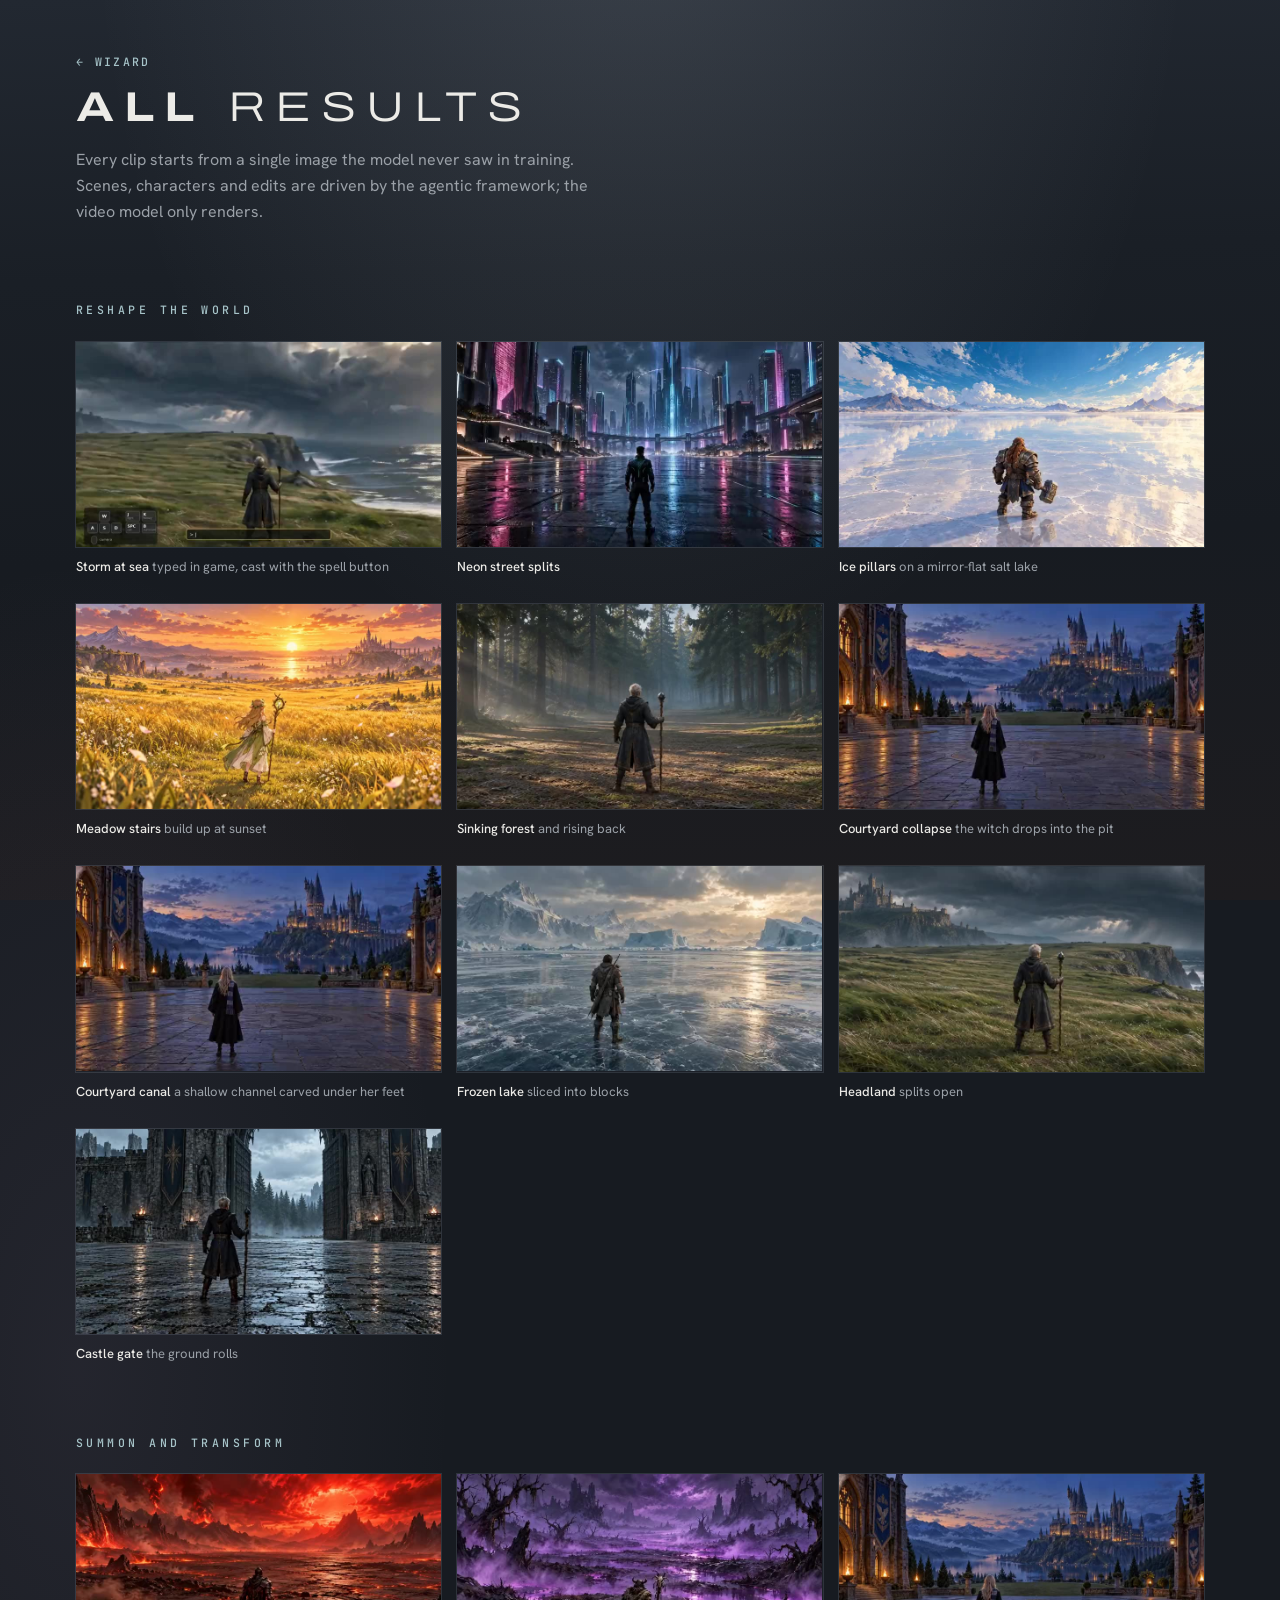
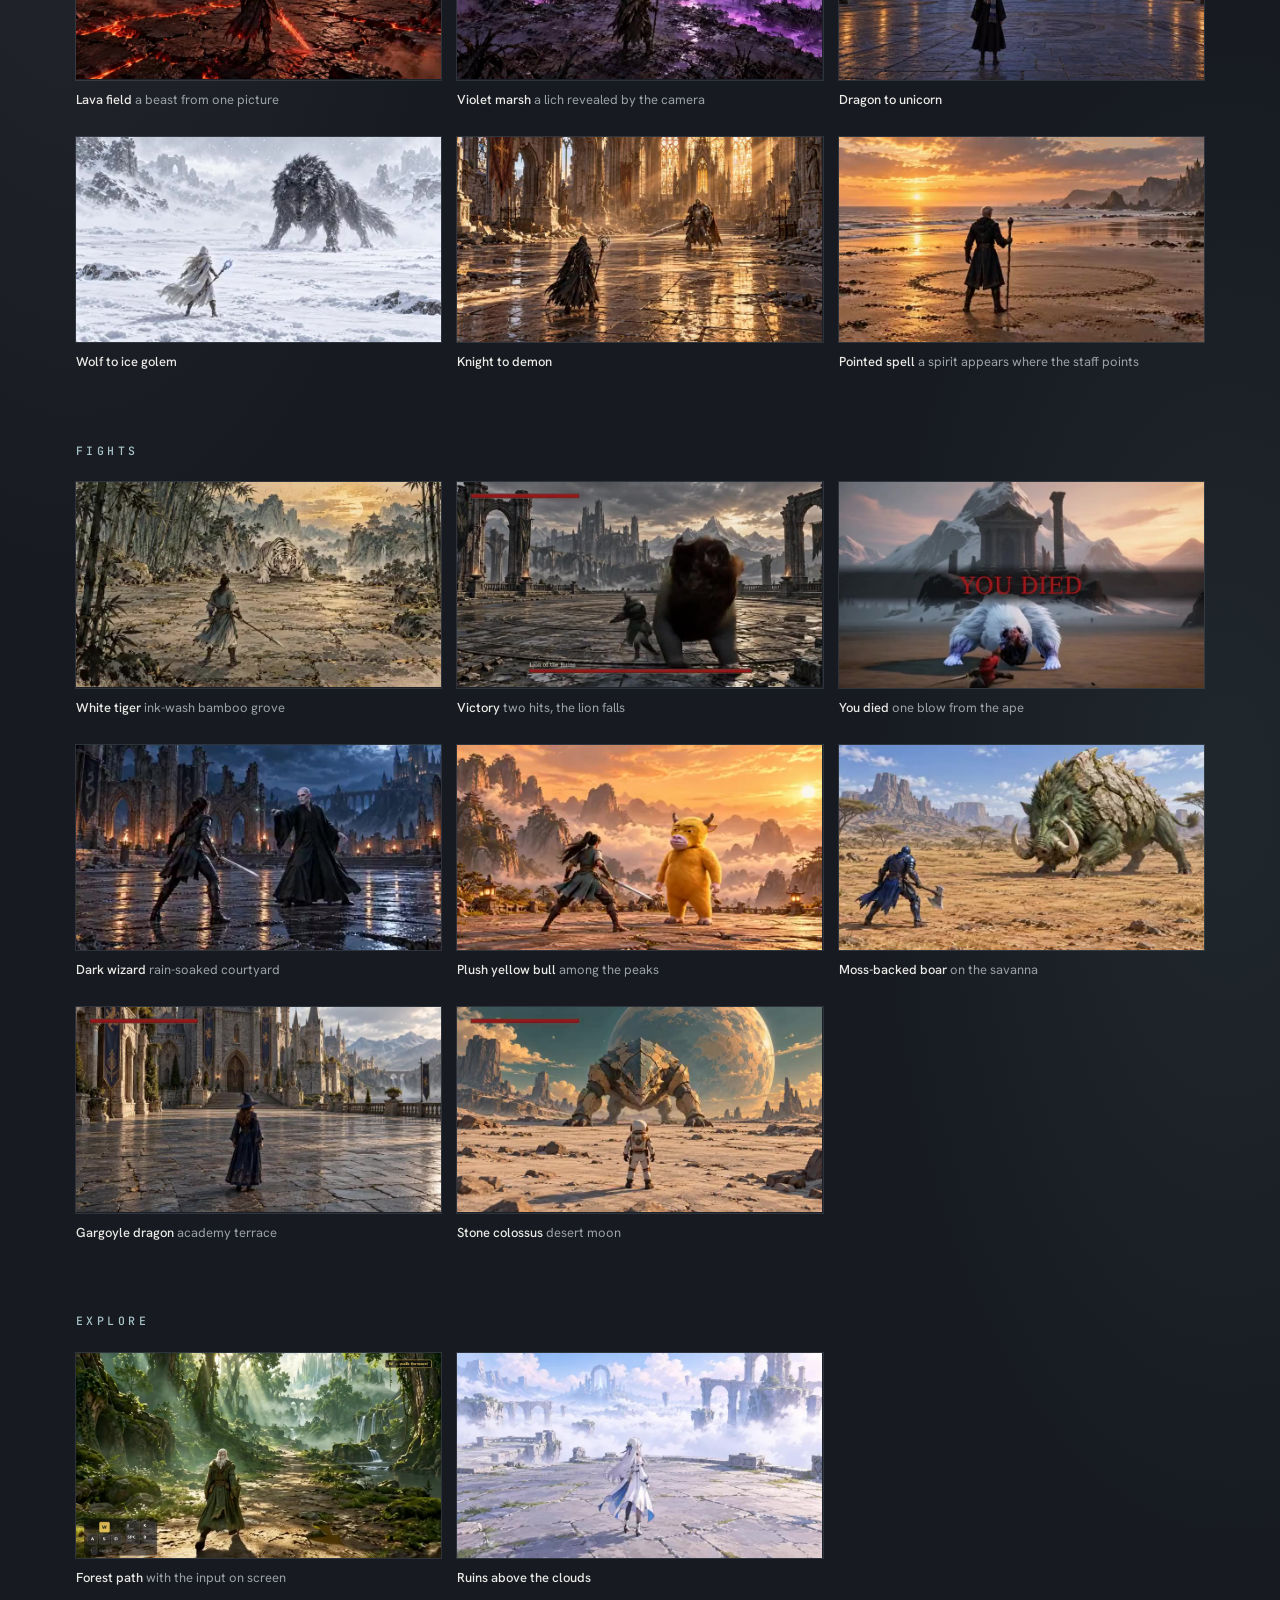
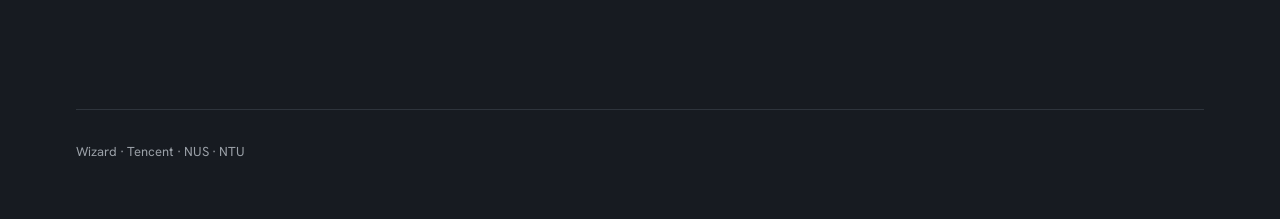
==== gallery.html @ f27c4fc2 "WIZARD project page Co-Authored-By: Claude Opus 5.5 <noreply@anthropic.com> Claude-Session: https://" ====
<!doctype html>
<html lang="en">
<head>
<meta charset="utf-8">
<meta name="viewport" content="width=device-width, initial-scale=1, viewport-fit=cover">
<title>Wizard Results Gallery</title>
<link rel="preconnect" href="https://fonts.googleapis.com">
<link rel="preconnect" href="https://fonts.gstatic.com" crossorigin>
<link rel="stylesheet" href="https://fonts.googleapis.com/css2?family=Archivo:wdth,wght@125,300;125,700&family=Hanken+Grotesk:wght@400;500&family=JetBrains+Mono:wght@500&display=swap">
<style>
:root { --night: #171b21; --haze: rgba(32,37,45,.62); --mist: rgba(170,182,196,.16); --cyan: #a7c4c9; --text: #ecebe7; --dim: #9ba1a8;
  --f-title: "Archivo", "Helvetica Neue", Arial, sans-serif; --f-body: "Hanken Grotesk", "Helvetica Neue", Arial, sans-serif; --f-mono: "JetBrains Mono", ui-monospace, Menlo, monospace; color-scheme: dark; }
* { box-sizing: border-box; }
html, body { margin: 0; }
:root { padding-top: env(safe-area-inset-top, 0px); padding-bottom: env(safe-area-inset-bottom, 0px); }
body { background: radial-gradient(60% 34% at 50% -4%, rgba(206,216,228,.14), transparent 72%), radial-gradient(42% 34% at 6% 40%, rgba(142,120,150,.11), transparent 70%), radial-gradient(40% 32% at 96% 70%, rgba(104,146,150,.10), transparent 70%), linear-gradient(178deg, #222831 0%, #1a1f26 30%, #171b21 60%, #1d1c1f 100%) fixed, var(--night); color: var(--text); font: 400 1rem/1.6 var(--f-body); -webkit-font-smoothing: antialiased; }
a { color: var(--cyan); text-underline-offset: 3px; }
:focus-visible { outline: 2px solid var(--cyan); outline-offset: 3px; }
.wrap { max-width: 1160px; margin: 0 auto; padding-left: max(16px, env(safe-area-inset-left, 0px)); padding-right: max(16px, env(safe-area-inset-right, 0px)); }
header { padding-block: 56px 8px; display: grid; gap: 16px; }
.back { font: 500 .72rem/1 var(--f-mono); letter-spacing: .2em; text-transform: uppercase; text-decoration: none; }
h1 { margin: 0; font: 300 clamp(1.6rem, 4vw, 2.6rem)/1.15 var(--f-title); font-stretch: 125%; letter-spacing: .24em; text-transform: uppercase; }
h1 b { font-weight: 700; }
.lead { color: var(--dim); max-width: 60ch; margin: 0; }
section { padding-block: 72px 0; }
h2 { margin: 0 0 26px; font: 500 .72rem/1 var(--f-mono); letter-spacing: .3em; text-transform: uppercase; color: var(--cyan); }
.grid { display: grid; grid-template-columns: repeat(3, minmax(0, 1fr)); gap: 26px 16px; }
@media (max-width: 900px) { .grid { grid-template-columns: repeat(2, minmax(0, 1fr)); } }
@media (max-width: 560px) { .grid { grid-template-columns: minmax(0, 1fr); } }
figure { margin: 0; display: grid; gap: 10px; min-width: 0; }
.clip { aspect-ratio: 16/9; max-width: 100%; background: var(--haze); overflow: hidden; box-shadow: 0 0 0 1px var(--mist); }
.clip video { width: 100%; height: 100%; object-fit: cover; display: block; }
figcaption { font-size: .8125rem; color: var(--dim); }
figcaption b { color: var(--text); font-weight: 500; }
footer { margin-top: 120px; padding-block: 32px 56px; border-top: 1px solid var(--mist); color: var(--dim); font-size: .8125rem; }
</style>
</head>
<body>
<div class="wrap">
  <header>
    <a class="back" href="index.html">← Wizard</a>
    <h1><b>All</b> results</h1>
    <p class="lead">Every clip starts from a single image the model never saw in training. Scenes, characters and edits are driven by the agentic framework; the video model only renders.</p>
  </header>
  <div id="groups"></div>
  <footer>Wizard · Tencent · NUS · NTU</footer>
</div>
<script>
(() => {
  const G = [
    ["Reshape the world", [
      ["spout_hud", "Storm at sea", "typed in game, cast with the spell button"],
      ["cyber_split", "Neon street splits", ""],
      ["ice", "Ice pillars", "on a mirror-flat salt lake"],
      ["stairs", "Meadow stairs", "build up at sunset"],
      ["sinkforest", "Sinking forest", "and rising back"],
      ["castle_pit", "Courtyard collapse", "the witch drops into the pit"],
      ["castle_canal", "Courtyard canal", "a shallow channel carved under her feet"],
      ["slice", "Frozen lake", "sliced into blocks"],
      ["split", "Headland", "splits open"],
      ["roll", "Castle gate", "the ground rolls"]
    ]],
    ["Summon and transform", [
      ["summon1", "Lava field", "a beast from one picture"],
      ["summon2", "Violet marsh", "a lich revealed by the camera"],
      ["witch_unicorn", "Dragon to unicorn", ""],
      ["morph1", "Wolf to ice golem", ""],
      ["morph2", "Knight to demon", ""],
      ["ariel", "Pointed spell", "a spirit appears where the staff points"]
    ]],
    ["Fights", [
      ["tiger", "White tiger", "ink-wash bamboo grove"],
      ["win", "Victory", "two hits, the lion falls"],
      ["die", "You died", "one blow from the ape"],
      ["voldemort", "Dark wizard", "rain-soaked courtyard"],
      ["niulai", "Plush yellow bull", "among the peaks"],
      ["greenbull", "Moss-backed boar", "on the savanna"],
      ["d3_hud", "Gargoyle dragon", "academy terrace"],
      ["d4_hud", "Stone colossus", "desert moon"]
    ]],
    ["Explore", [
      ["roam_hud", "Forest path", "with the input on screen"],
      ["roam2", "Ruins above the clouds", ""]
    ]]
  ];
  const root = document.getElementById("groups");
  const io = new IntersectionObserver(es => es.forEach(e => { const v = e.target;
    if (e.isIntersecting) { if (!v.src) v.src = v.dataset.src; v.play().catch(() => {}); } else if (!v.paused) v.pause(); }), { rootMargin: "200px 0px" });
  G.forEach(([title, items]) => {
    const s = document.createElement("section"); s.innerHTML = "<h2></h2><div class='grid'></div>"; s.querySelector("h2").textContent = title;
    items.forEach(([k, name, note]) => {
      const f = document.createElement("figure");
      f.innerHTML = '<div class="clip"><video muted loop playsinline preload="none"></video></div><figcaption><b></b> <span></span></figcaption>';
      const v = f.querySelector("video"); v.dataset.src = "assets/v/" + k + ".mp4"; v.poster = "assets/v/" + k + ".jpg";
      f.querySelector("b").textContent = name; f.querySelector("span").textContent = note;
      s.querySelector(".grid").append(f); io.observe(v);
    });
    root.append(s);
  });
})();
</script>
</body>
</html>
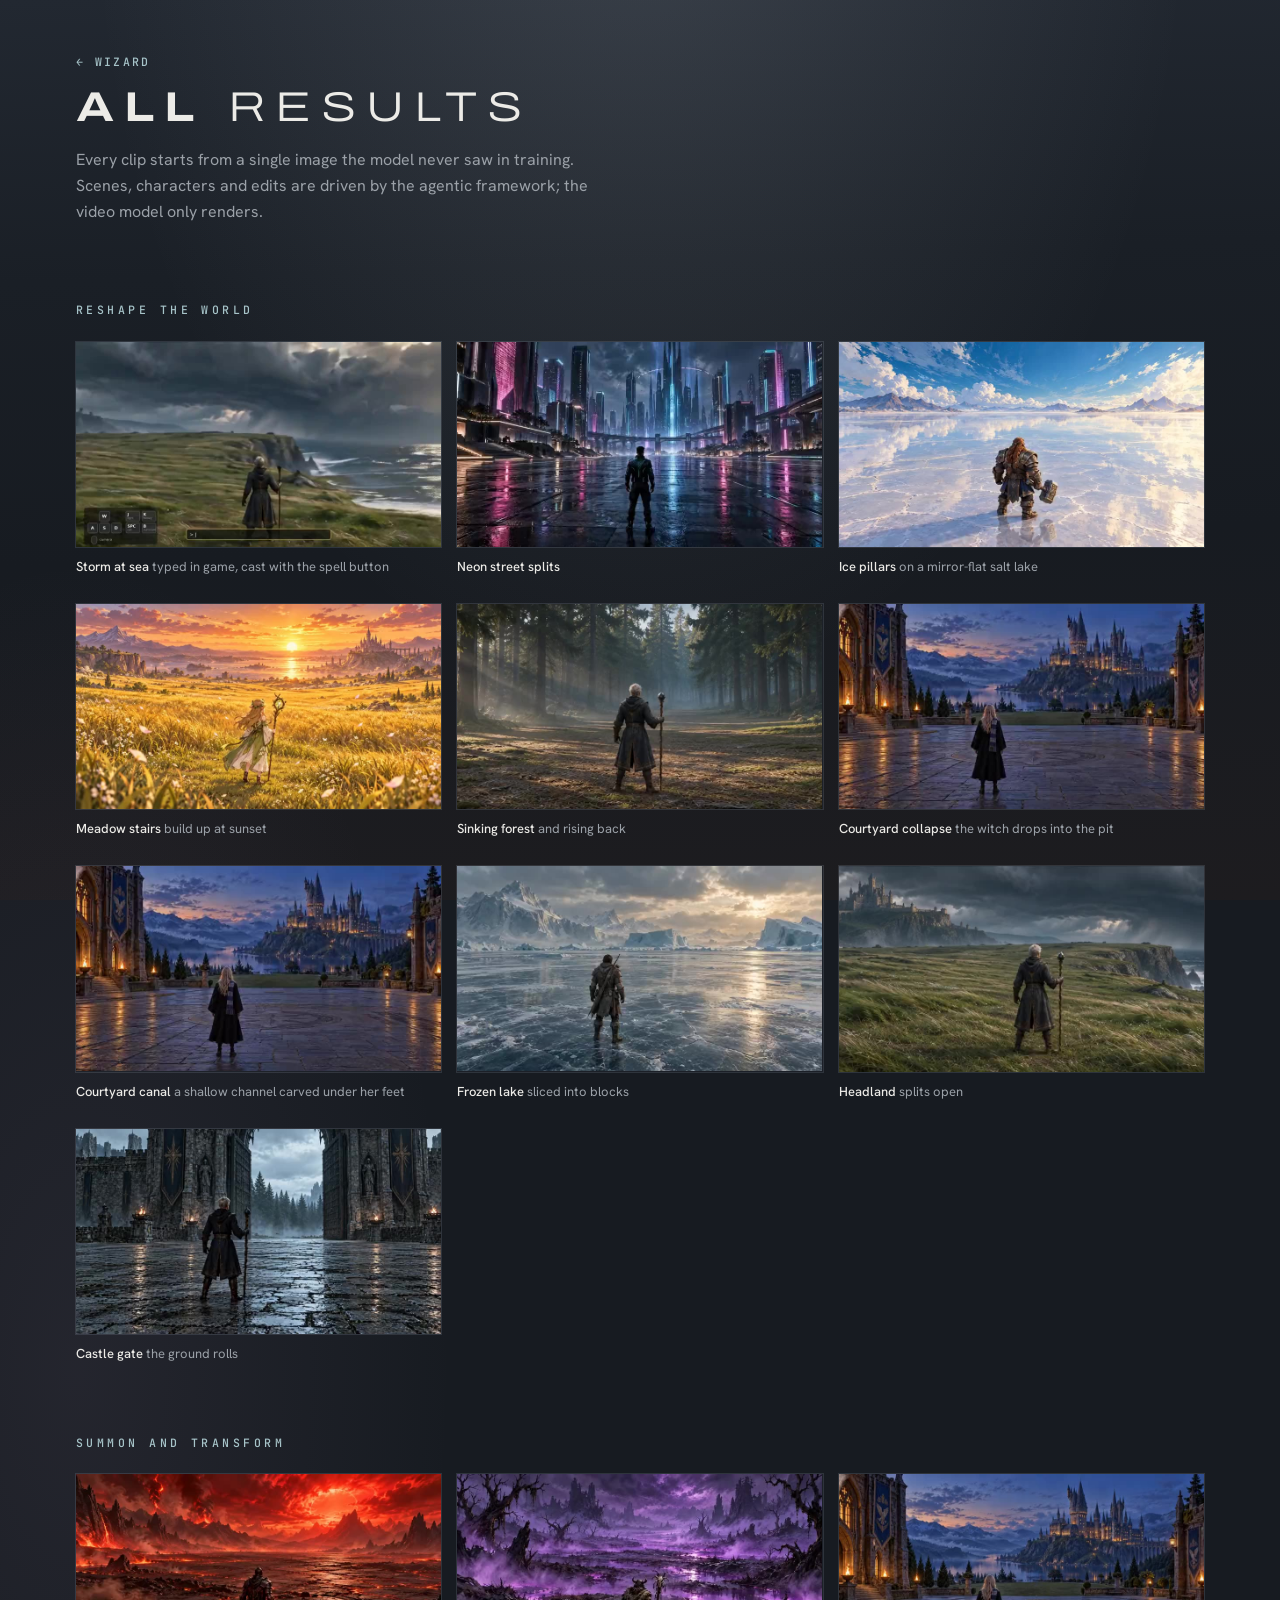
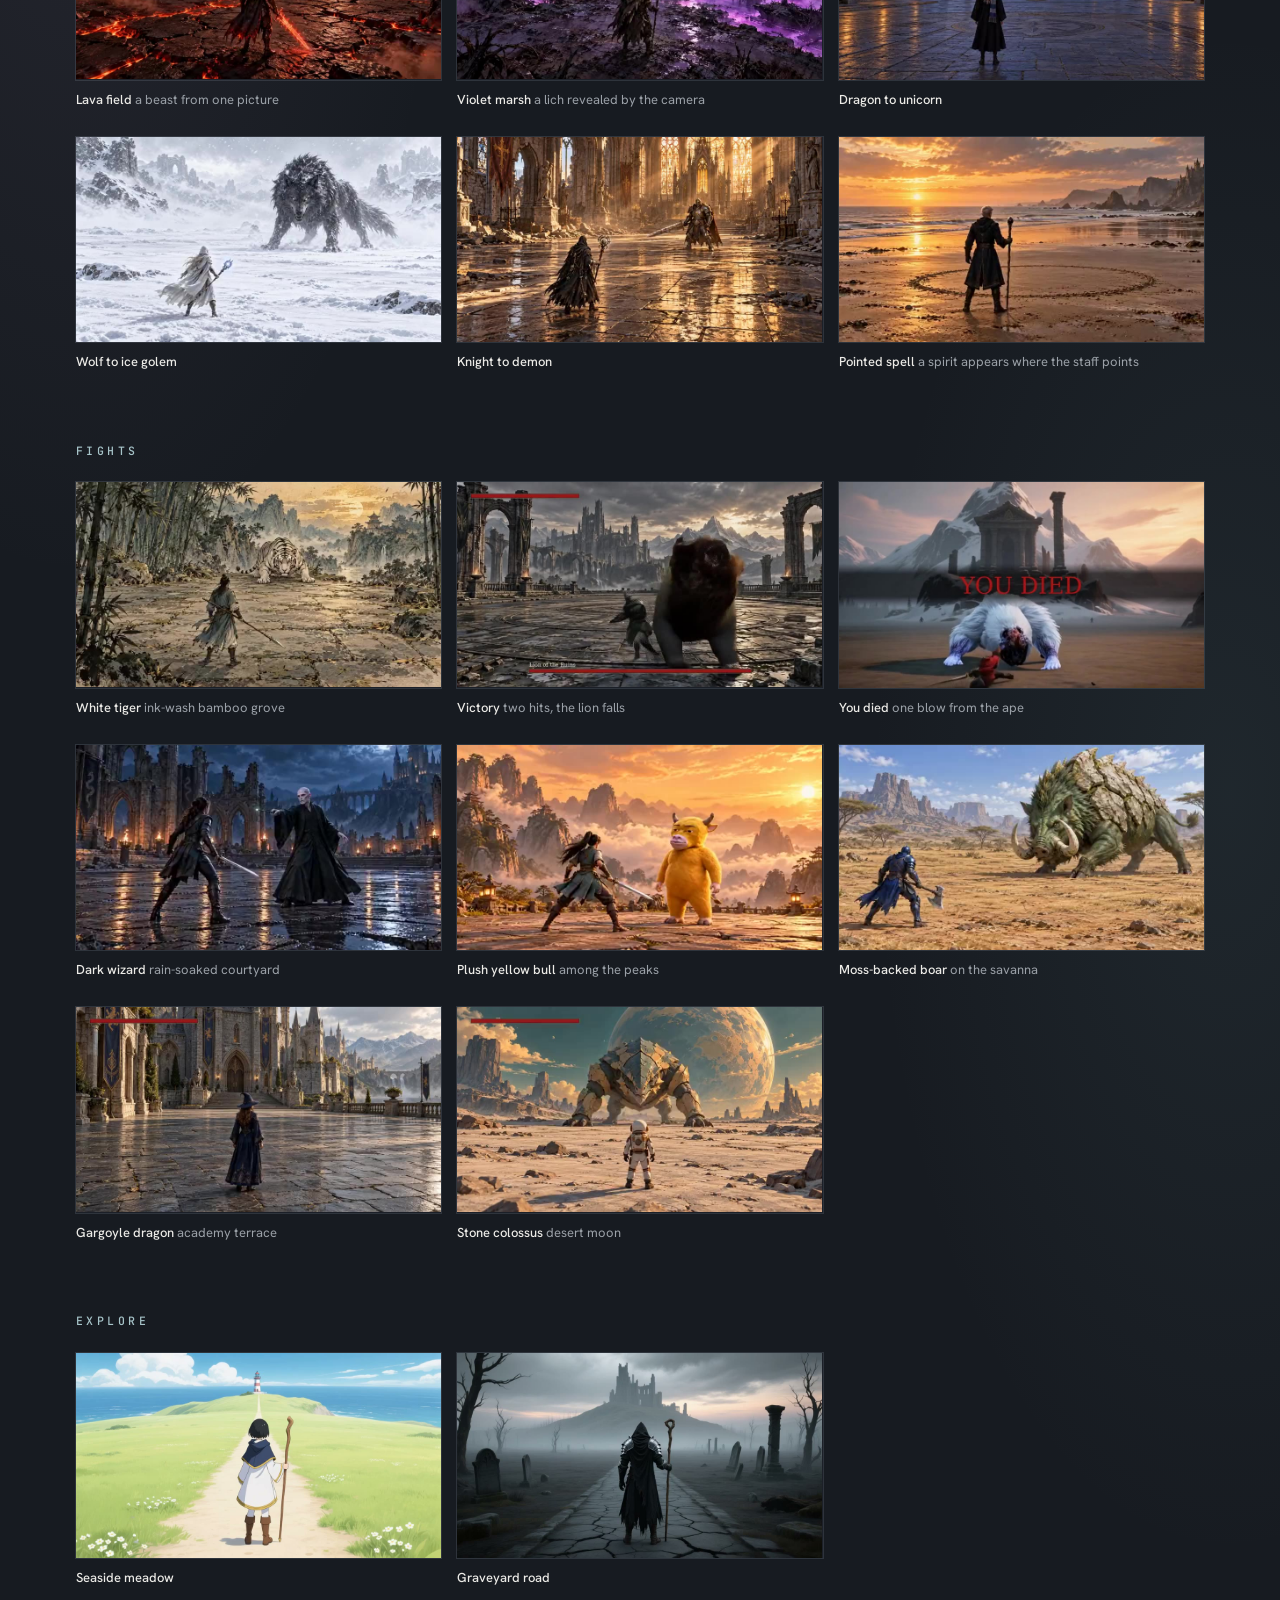
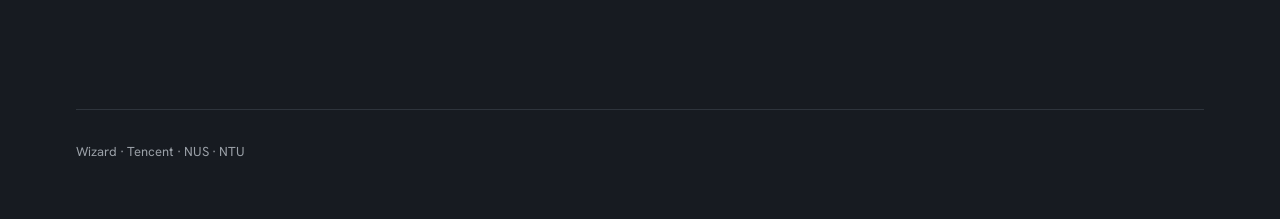
==== commit d5d9f29a: "Explore: new roaming cases (seaside meadow, graveyard road trimmed to 5s) Co-Authored-By: Claude Opu" ====
--- a/gallery.html
+++ b/gallery.html
@@ -79,8 +79,8 @@
       ["d4_hud", "Stone colossus", "desert moon"]
     ]],
     ["Explore", [
-      ["roam_hud", "Forest path", "with the input on screen"],
-      ["roam2", "Ruins above the clouds", ""]
+      ["roam3", "Seaside meadow", ""],
+      ["roam4", "Graveyard road", ""]
     ]]
   ];
   const root = document.getElementById("groups");
